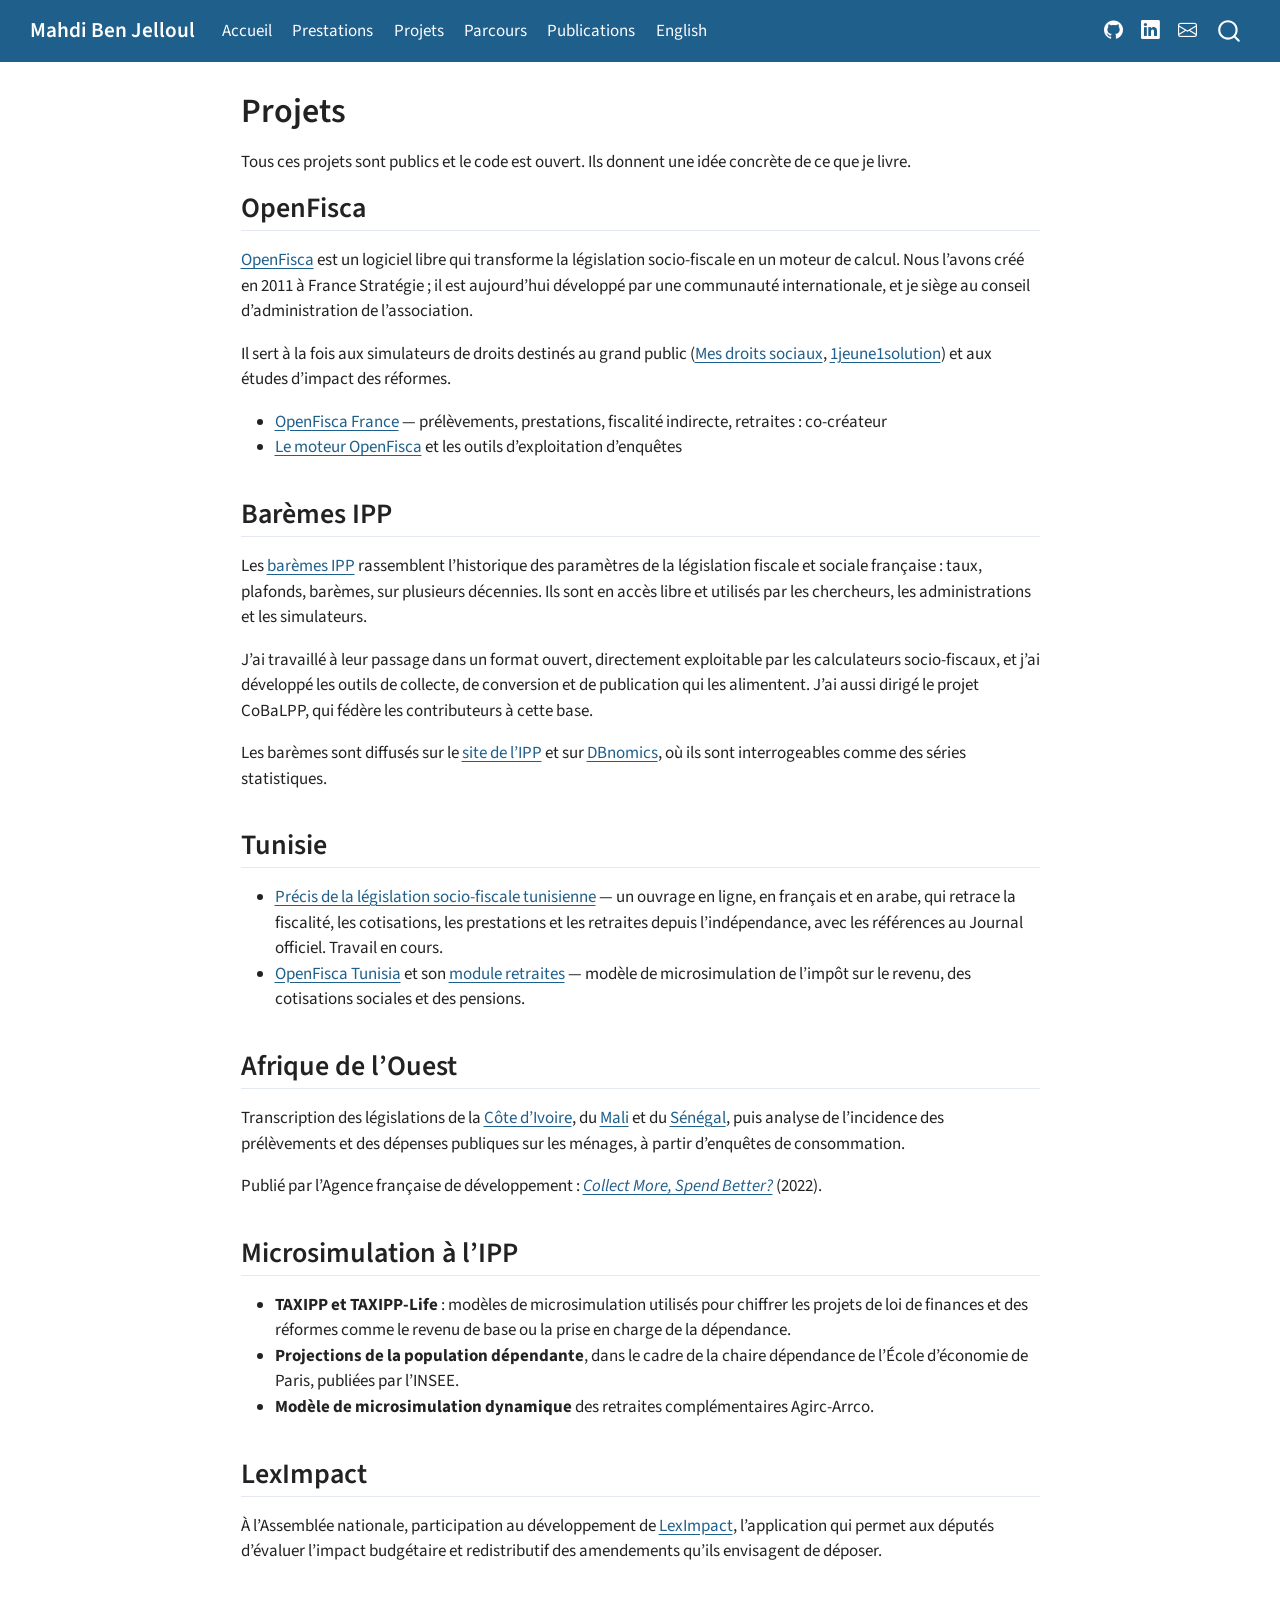
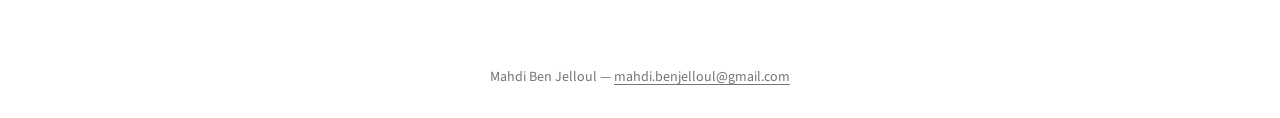
==== projets.html @ 00a5f4ed "Publication du site (18/09/2026)" ====
<!DOCTYPE html>
<html xmlns="http://www.w3.org/1999/xhtml" lang="fr" xml:lang="fr"><head>

<meta charset="utf-8">
<meta name="generator" content="quarto-1.6.39">

<meta name="viewport" content="width=device-width, initial-scale=1.0, user-scalable=yes">


<title>Projets – Mahdi Ben Jelloul</title>
<style>
code{white-space: pre-wrap;}
span.smallcaps{font-variant: small-caps;}
div.columns{display: flex; gap: min(4vw, 1.5em);}
div.column{flex: auto; overflow-x: auto;}
div.hanging-indent{margin-left: 1.5em; text-indent: -1.5em;}
ul.task-list{list-style: none;}
ul.task-list li input[type="checkbox"] {
  width: 0.8em;
  margin: 0 0.8em 0.2em -1em; /* quarto-specific, see https://github.com/quarto-dev/quarto-cli/issues/4556 */ 
  vertical-align: middle;
}
</style>


<script src="site_libs/quarto-nav/quarto-nav.js"></script>
<script src="site_libs/quarto-nav/headroom.min.js"></script>
<script src="site_libs/clipboard/clipboard.min.js"></script>
<script src="site_libs/quarto-search/autocomplete.umd.js"></script>
<script src="site_libs/quarto-search/fuse.min.js"></script>
<script src="site_libs/quarto-search/quarto-search.js"></script>
<meta name="quarto:offset" content="./">
<script src="site_libs/quarto-html/quarto.js"></script>
<script src="site_libs/quarto-html/popper.min.js"></script>
<script src="site_libs/quarto-html/tippy.umd.min.js"></script>
<link href="site_libs/quarto-html/tippy.css" rel="stylesheet">
<link href="site_libs/quarto-html/quarto-syntax-highlighting-e26003cea8cd680ca0c55a263523d882.css" rel="stylesheet" id="quarto-text-highlighting-styles">
<script src="site_libs/bootstrap/bootstrap.min.js"></script>
<link href="site_libs/bootstrap/bootstrap-icons.css" rel="stylesheet">
<link href="site_libs/bootstrap/bootstrap-e8584cec843e64eec3b381076eb78e67.min.css" rel="stylesheet" append-hash="true" id="quarto-bootstrap" data-mode="light">
<script id="quarto-search-options" type="application/json">{
  "location": "navbar",
  "copy-button": false,
  "collapse-after": 3,
  "panel-placement": "end",
  "type": "overlay",
  "limit": 50,
  "keyboard-shortcut": [
    "f",
    "/",
    "s"
  ],
  "show-item-context": false,
  "language": {
    "search-no-results-text": "Pas de résultats",
    "search-matching-documents-text": "documents trouvés",
    "search-copy-link-title": "Copier le lien vers la recherche",
    "search-hide-matches-text": "Cacher les correspondances additionnelles",
    "search-more-match-text": "correspondance de plus dans ce document",
    "search-more-matches-text": "correspondances de plus dans ce document",
    "search-clear-button-title": "Effacer",
    "search-text-placeholder": "",
    "search-detached-cancel-button-title": "Annuler",
    "search-submit-button-title": "Envoyer",
    "search-label": "Recherche"
  }
}</script>


</head>

<body class="nav-fixed fullcontent">

<div id="quarto-search-results"></div>
  <header id="quarto-header" class="headroom fixed-top">
    <nav class="navbar navbar-expand-lg " data-bs-theme="dark">
      <div class="navbar-container container-fluid">
      <div class="navbar-brand-container mx-auto">
    <a class="navbar-brand" href="./index.html">
    <span class="navbar-title">Mahdi Ben Jelloul</span>
    </a>
  </div>
            <div id="quarto-search" class="" title="Recherche"></div>
          <button class="navbar-toggler" type="button" data-bs-toggle="collapse" data-bs-target="#navbarCollapse" aria-controls="navbarCollapse" role="menu" aria-expanded="false" aria-label="Basculer la navigation" onclick="if (window.quartoToggleHeadroom) { window.quartoToggleHeadroom(); }">
  <span class="navbar-toggler-icon"></span>
</button>
          <div class="collapse navbar-collapse" id="navbarCollapse">
            <ul class="navbar-nav navbar-nav-scroll me-auto">
  <li class="nav-item">
    <a class="nav-link" href="./index.html"> 
<span class="menu-text">Accueil</span></a>
  </li>  
  <li class="nav-item">
    <a class="nav-link" href="./prestations.html"> 
<span class="menu-text">Prestations</span></a>
  </li>  
  <li class="nav-item">
    <a class="nav-link active" href="./projets.html" aria-current="page"> 
<span class="menu-text">Projets</span></a>
  </li>  
  <li class="nav-item">
    <a class="nav-link" href="./parcours.html"> 
<span class="menu-text">Parcours</span></a>
  </li>  
  <li class="nav-item">
    <a class="nav-link" href="./publications.html"> 
<span class="menu-text">Publications</span></a>
  </li>  
  <li class="nav-item">
    <a class="nav-link" href="./en/index.html"> 
<span class="menu-text">English</span></a>
  </li>  
</ul>
            <ul class="navbar-nav navbar-nav-scroll ms-auto">
  <li class="nav-item compact">
    <a class="nav-link" href="https://github.com/benjello"> <i class="bi bi-github" role="img" aria-label="GitHub">
</i> 
<span class="menu-text"></span></a>
  </li>  
  <li class="nav-item compact">
    <a class="nav-link" href="https://www.linkedin.com/in/mahdi-ben-jelloul-406295103/"> <i class="bi bi-linkedin" role="img" aria-label="LinkedIn">
</i> 
<span class="menu-text"></span></a>
  </li>  
  <li class="nav-item compact">
    <a class="nav-link" href="mailto:mahdi.benjelloul@gmail.com"> <i class="bi bi-envelope" role="img" aria-label="Courriel">
</i> 
<span class="menu-text"></span></a>
  </li>  
</ul>
          </div> <!-- /navcollapse -->
            <div class="quarto-navbar-tools">
</div>
      </div> <!-- /container-fluid -->
    </nav>
</header>
<!-- content -->
<div id="quarto-content" class="quarto-container page-columns page-rows-contents page-layout-article page-navbar">
<!-- sidebar -->
<!-- margin-sidebar -->
    
<!-- main -->
<main class="content" id="quarto-document-content">

<header id="title-block-header" class="quarto-title-block default">
<div class="quarto-title">
<h1 class="title">Projets</h1>
</div>



<div class="quarto-title-meta">

    
  
    
  </div>
  


</header>


<p>Tous ces projets sont publics et le code est ouvert. Ils donnent une idée concrète de ce que je livre.</p>
<section id="openfisca" class="level2">
<h2 data-anchor-id="openfisca">OpenFisca</h2>
<p><a href="https://openfisca.org/fr/">OpenFisca</a> est un logiciel libre qui transforme la législation socio-fiscale en un moteur de calcul. Nous l’avons créé en 2011 à France Stratégie ; il est aujourd’hui développé par une communauté internationale, et je siège au conseil d’administration de l’association.</p>
<p>Il sert à la fois aux simulateurs de droits destinés au grand public (<a href="https://www.mesdroitssociaux.gouv.fr">Mes droits sociaux</a>, <a href="https://mes-aides.1jeune1solution.beta.gouv.fr">1jeune1solution</a>) et aux études d’impact des réformes.</p>
<ul>
<li><a href="https://github.com/openfisca/openfisca-france">OpenFisca France</a> — prélèvements, prestations, fiscalité indirecte, retraites : co-créateur</li>
<li><a href="https://github.com/openfisca/openfisca-core">Le moteur OpenFisca</a> et les outils d’exploitation d’enquêtes</li>
</ul>
</section>
<section id="barèmes-ipp" class="level2">
<h2 data-anchor-id="barèmes-ipp">Barèmes IPP</h2>
<p>Les <a href="https://www.ipp.eu/baremes-ipp/">barèmes IPP</a> rassemblent l’historique des paramètres de la législation fiscale et sociale française : taux, plafonds, barèmes, sur plusieurs décennies. Ils sont en accès libre et utilisés par les chercheurs, les administrations et les simulateurs.</p>
<p>J’ai travaillé à leur passage dans un format ouvert, directement exploitable par les calculateurs socio-fiscaux, et j’ai développé les outils de collecte, de conversion et de publication qui les alimentent. J’ai aussi dirigé le projet CoBaLPP, qui fédère les contributeurs à cette base.</p>
<p>Les barèmes sont diffusés sur le <a href="https://www.ipp.eu/baremes-ipp/">site de l’IPP</a> et sur <a href="https://db.nomics.world/IPP">DBnomics</a>, où ils sont interrogeables comme des séries statistiques.</p>
</section>
<section id="tunisie" class="level2">
<h2 data-anchor-id="tunisie">Tunisie</h2>
<ul>
<li><a href="https://benjello.github.io/precis-socio-fiscal-tunisie/">Précis de la législation socio-fiscale tunisienne</a> — un ouvrage en ligne, en français et en arabe, qui retrace la fiscalité, les cotisations, les prestations et les retraites depuis l’indépendance, avec les références au Journal officiel. Travail en cours.</li>
<li><a href="https://github.com/openfisca/openfisca-tunisia">OpenFisca Tunisia</a> et son <a href="https://github.com/openfisca/openfisca-tunisia-pension">module retraites</a> — modèle de microsimulation de l’impôt sur le revenu, des cotisations sociales et des pensions.</li>
</ul>
</section>
<section id="afrique-de-louest" class="level2">
<h2 data-anchor-id="afrique-de-louest">Afrique de l’Ouest</h2>
<p>Transcription des législations de la <a href="https://github.com/openfisca/openfisca-cote-d-ivoire">Côte d’Ivoire</a>, du <a href="https://github.com/openfisca/openfisca-mali">Mali</a> et du <a href="https://github.com/openfisca/openfisca-senegal">Sénégal</a>, puis analyse de l’incidence des prélèvements et des dépenses publiques sur les ménages, à partir d’enquêtes de consommation.</p>
<p>Publié par l’Agence française de développement : <a href="https://www.afd.fr/en/ressources/collect-more-spend-better-assessing-incidence-fiscal-systems-and-public-spending-three-francophone-west-african-countries"><em>Collect More, Spend Better?</em></a> (2022).</p>
</section>
<section id="microsimulation-à-lipp" class="level2">
<h2 data-anchor-id="microsimulation-à-lipp">Microsimulation à l’IPP</h2>
<ul>
<li><strong>TAXIPP et TAXIPP-Life</strong> : modèles de microsimulation utilisés pour chiffrer les projets de loi de finances et des réformes comme le revenu de base ou la prise en charge de la dépendance.</li>
<li><strong>Projections de la population dépendante</strong>, dans le cadre de la chaire dépendance de l’École d’économie de Paris, publiées par l’INSEE.</li>
<li><strong>Modèle de microsimulation dynamique</strong> des retraites complémentaires Agirc-Arrco.</li>
</ul>
</section>
<section id="leximpact" class="level2">
<h2 data-anchor-id="leximpact">LexImpact</h2>
<p>À l’Assemblée nationale, participation au développement de <a href="https://leximpact.an.fr/">LexImpact</a>, l’application qui permet aux députés d’évaluer l’impact budgétaire et redistributif des amendements qu’ils envisagent de déposer.</p>


</section>

</main> <!-- /main -->
<script id="quarto-html-after-body" type="application/javascript">
window.document.addEventListener("DOMContentLoaded", function (event) {
  const toggleBodyColorMode = (bsSheetEl) => {
    const mode = bsSheetEl.getAttribute("data-mode");
    const bodyEl = window.document.querySelector("body");
    if (mode === "dark") {
      bodyEl.classList.add("quarto-dark");
      bodyEl.classList.remove("quarto-light");
    } else {
      bodyEl.classList.add("quarto-light");
      bodyEl.classList.remove("quarto-dark");
    }
  }
  const toggleBodyColorPrimary = () => {
    const bsSheetEl = window.document.querySelector("link#quarto-bootstrap");
    if (bsSheetEl) {
      toggleBodyColorMode(bsSheetEl);
    }
  }
  toggleBodyColorPrimary();  
  const isCodeAnnotation = (el) => {
    for (const clz of el.classList) {
      if (clz.startsWith('code-annotation-')) {                     
        return true;
      }
    }
    return false;
  }
  const onCopySuccess = function(e) {
    // button target
    const button = e.trigger;
    // don't keep focus
    button.blur();
    // flash "checked"
    button.classList.add('code-copy-button-checked');
    var currentTitle = button.getAttribute("title");
    button.setAttribute("title", "Copié");
    let tooltip;
    if (window.bootstrap) {
      button.setAttribute("data-bs-toggle", "tooltip");
      button.setAttribute("data-bs-placement", "left");
      button.setAttribute("data-bs-title", "Copié");
      tooltip = new bootstrap.Tooltip(button, 
        { trigger: "manual", 
          customClass: "code-copy-button-tooltip",
          offset: [0, -8]});
      tooltip.show();    
    }
    setTimeout(function() {
      if (tooltip) {
        tooltip.hide();
        button.removeAttribute("data-bs-title");
        button.removeAttribute("data-bs-toggle");
        button.removeAttribute("data-bs-placement");
      }
      button.setAttribute("title", currentTitle);
      button.classList.remove('code-copy-button-checked');
    }, 1000);
    // clear code selection
    e.clearSelection();
  }
  const getTextToCopy = function(trigger) {
      const codeEl = trigger.previousElementSibling.cloneNode(true);
      for (const childEl of codeEl.children) {
        if (isCodeAnnotation(childEl)) {
          childEl.remove();
        }
      }
      return codeEl.innerText;
  }
  const clipboard = new window.ClipboardJS('.code-copy-button:not([data-in-quarto-modal])', {
    text: getTextToCopy
  });
  clipboard.on('success', onCopySuccess);
  if (window.document.getElementById('quarto-embedded-source-code-modal')) {
    const clipboardModal = new window.ClipboardJS('.code-copy-button[data-in-quarto-modal]', {
      text: getTextToCopy,
      container: window.document.getElementById('quarto-embedded-source-code-modal')
    });
    clipboardModal.on('success', onCopySuccess);
  }
    var localhostRegex = new RegExp(/^(?:http|https):\/\/localhost\:?[0-9]*\//);
    var mailtoRegex = new RegExp(/^mailto:/);
      var filterRegex = new RegExp("https:\/\/benjello\.github\.io");
    var isInternal = (href) => {
        return filterRegex.test(href) || localhostRegex.test(href) || mailtoRegex.test(href);
    }
    // Inspect non-navigation links and adorn them if external
 	var links = window.document.querySelectorAll('a[href]:not(.nav-link):not(.navbar-brand):not(.toc-action):not(.sidebar-link):not(.sidebar-item-toggle):not(.pagination-link):not(.no-external):not([aria-hidden]):not(.dropdown-item):not(.quarto-navigation-tool):not(.about-link)');
    for (var i=0; i<links.length; i++) {
      const link = links[i];
      if (!isInternal(link.href)) {
        // undo the damage that might have been done by quarto-nav.js in the case of
        // links that we want to consider external
        if (link.dataset.originalHref !== undefined) {
          link.href = link.dataset.originalHref;
        }
          // target, if specified
          link.setAttribute("target", "_blank");
          if (link.getAttribute("rel") === null) {
            link.setAttribute("rel", "noopener");
          }
      }
    }
  function tippyHover(el, contentFn, onTriggerFn, onUntriggerFn) {
    const config = {
      allowHTML: true,
      maxWidth: 500,
      delay: 100,
      arrow: false,
      appendTo: function(el) {
          return el.parentElement;
      },
      interactive: true,
      interactiveBorder: 10,
      theme: 'quarto',
      placement: 'bottom-start',
    };
    if (contentFn) {
      config.content = contentFn;
    }
    if (onTriggerFn) {
      config.onTrigger = onTriggerFn;
    }
    if (onUntriggerFn) {
      config.onUntrigger = onUntriggerFn;
    }
    window.tippy(el, config); 
  }
  const noterefs = window.document.querySelectorAll('a[role="doc-noteref"]');
  for (var i=0; i<noterefs.length; i++) {
    const ref = noterefs[i];
    tippyHover(ref, function() {
      // use id or data attribute instead here
      let href = ref.getAttribute('data-footnote-href') || ref.getAttribute('href');
      try { href = new URL(href).hash; } catch {}
      const id = href.replace(/^#\/?/, "");
      const note = window.document.getElementById(id);
      if (note) {
        return note.innerHTML;
      } else {
        return "";
      }
    });
  }
  const xrefs = window.document.querySelectorAll('a.quarto-xref');
  const processXRef = (id, note) => {
    // Strip column container classes
    const stripColumnClz = (el) => {
      el.classList.remove("page-full", "page-columns");
      if (el.children) {
        for (const child of el.children) {
          stripColumnClz(child);
        }
      }
    }
    stripColumnClz(note)
    if (id === null || id.startsWith('sec-')) {
      // Special case sections, only their first couple elements
      const container = document.createElement("div");
      if (note.children && note.children.length > 2) {
        container.appendChild(note.children[0].cloneNode(true));
        for (let i = 1; i < note.children.length; i++) {
          const child = note.children[i];
          if (child.tagName === "P" && child.innerText === "") {
            continue;
          } else {
            container.appendChild(child.cloneNode(true));
            break;
          }
        }
        if (window.Quarto?.typesetMath) {
          window.Quarto.typesetMath(container);
        }
        return container.innerHTML
      } else {
        if (window.Quarto?.typesetMath) {
          window.Quarto.typesetMath(note);
        }
        return note.innerHTML;
      }
    } else {
      // Remove any anchor links if they are present
      const anchorLink = note.querySelector('a.anchorjs-link');
      if (anchorLink) {
        anchorLink.remove();
      }
      if (window.Quarto?.typesetMath) {
        window.Quarto.typesetMath(note);
      }
      if (note.classList.contains("callout")) {
        return note.outerHTML;
      } else {
        return note.innerHTML;
      }
    }
  }
  for (var i=0; i<xrefs.length; i++) {
    const xref = xrefs[i];
    tippyHover(xref, undefined, function(instance) {
      instance.disable();
      let url = xref.getAttribute('href');
      let hash = undefined; 
      if (url.startsWith('#')) {
        hash = url;
      } else {
        try { hash = new URL(url).hash; } catch {}
      }
      if (hash) {
        const id = hash.replace(/^#\/?/, "");
        const note = window.document.getElementById(id);
        if (note !== null) {
          try {
            const html = processXRef(id, note.cloneNode(true));
            instance.setContent(html);
          } finally {
            instance.enable();
            instance.show();
          }
        } else {
          // See if we can fetch this
          fetch(url.split('#')[0])
          .then(res => res.text())
          .then(html => {
            const parser = new DOMParser();
            const htmlDoc = parser.parseFromString(html, "text/html");
            const note = htmlDoc.getElementById(id);
            if (note !== null) {
              const html = processXRef(id, note);
              instance.setContent(html);
            } 
          }).finally(() => {
            instance.enable();
            instance.show();
          });
        }
      } else {
        // See if we can fetch a full url (with no hash to target)
        // This is a special case and we should probably do some content thinning / targeting
        fetch(url)
        .then(res => res.text())
        .then(html => {
          const parser = new DOMParser();
          const htmlDoc = parser.parseFromString(html, "text/html");
          const note = htmlDoc.querySelector('main.content');
          if (note !== null) {
            // This should only happen for chapter cross references
            // (since there is no id in the URL)
            // remove the first header
            if (note.children.length > 0 && note.children[0].tagName === "HEADER") {
              note.children[0].remove();
            }
            const html = processXRef(null, note);
            instance.setContent(html);
          } 
        }).finally(() => {
          instance.enable();
          instance.show();
        });
      }
    }, function(instance) {
    });
  }
      let selectedAnnoteEl;
      const selectorForAnnotation = ( cell, annotation) => {
        let cellAttr = 'data-code-cell="' + cell + '"';
        let lineAttr = 'data-code-annotation="' +  annotation + '"';
        const selector = 'span[' + cellAttr + '][' + lineAttr + ']';
        return selector;
      }
      const selectCodeLines = (annoteEl) => {
        const doc = window.document;
        const targetCell = annoteEl.getAttribute("data-target-cell");
        const targetAnnotation = annoteEl.getAttribute("data-target-annotation");
        const annoteSpan = window.document.querySelector(selectorForAnnotation(targetCell, targetAnnotation));
        const lines = annoteSpan.getAttribute("data-code-lines").split(",");
        const lineIds = lines.map((line) => {
          return targetCell + "-" + line;
        })
        let top = null;
        let height = null;
        let parent = null;
        if (lineIds.length > 0) {
            //compute the position of the single el (top and bottom and make a div)
            const el = window.document.getElementById(lineIds[0]);
            top = el.offsetTop;
            height = el.offsetHeight;
            parent = el.parentElement.parentElement;
          if (lineIds.length > 1) {
            const lastEl = window.document.getElementById(lineIds[lineIds.length - 1]);
            const bottom = lastEl.offsetTop + lastEl.offsetHeight;
            height = bottom - top;
          }
          if (top !== null && height !== null && parent !== null) {
            // cook up a div (if necessary) and position it 
            let div = window.document.getElementById("code-annotation-line-highlight");
            if (div === null) {
              div = window.document.createElement("div");
              div.setAttribute("id", "code-annotation-line-highlight");
              div.style.position = 'absolute';
              parent.appendChild(div);
            }
            div.style.top = top - 2 + "px";
            div.style.height = height + 4 + "px";
            div.style.left = 0;
            let gutterDiv = window.document.getElementById("code-annotation-line-highlight-gutter");
            if (gutterDiv === null) {
              gutterDiv = window.document.createElement("div");
              gutterDiv.setAttribute("id", "code-annotation-line-highlight-gutter");
              gutterDiv.style.position = 'absolute';
              const codeCell = window.document.getElementById(targetCell);
              const gutter = codeCell.querySelector('.code-annotation-gutter');
              gutter.appendChild(gutterDiv);
            }
            gutterDiv.style.top = top - 2 + "px";
            gutterDiv.style.height = height + 4 + "px";
          }
          selectedAnnoteEl = annoteEl;
        }
      };
      const unselectCodeLines = () => {
        const elementsIds = ["code-annotation-line-highlight", "code-annotation-line-highlight-gutter"];
        elementsIds.forEach((elId) => {
          const div = window.document.getElementById(elId);
          if (div) {
            div.remove();
          }
        });
        selectedAnnoteEl = undefined;
      };
        // Handle positioning of the toggle
    window.addEventListener(
      "resize",
      throttle(() => {
        elRect = undefined;
        if (selectedAnnoteEl) {
          selectCodeLines(selectedAnnoteEl);
        }
      }, 10)
    );
    function throttle(fn, ms) {
    let throttle = false;
    let timer;
      return (...args) => {
        if(!throttle) { // first call gets through
            fn.apply(this, args);
            throttle = true;
        } else { // all the others get throttled
            if(timer) clearTimeout(timer); // cancel #2
            timer = setTimeout(() => {
              fn.apply(this, args);
              timer = throttle = false;
            }, ms);
        }
      };
    }
      // Attach click handler to the DT
      const annoteDls = window.document.querySelectorAll('dt[data-target-cell]');
      for (const annoteDlNode of annoteDls) {
        annoteDlNode.addEventListener('click', (event) => {
          const clickedEl = event.target;
          if (clickedEl !== selectedAnnoteEl) {
            unselectCodeLines();
            const activeEl = window.document.querySelector('dt[data-target-cell].code-annotation-active');
            if (activeEl) {
              activeEl.classList.remove('code-annotation-active');
            }
            selectCodeLines(clickedEl);
            clickedEl.classList.add('code-annotation-active');
          } else {
            // Unselect the line
            unselectCodeLines();
            clickedEl.classList.remove('code-annotation-active');
          }
        });
      }
  const findCites = (el) => {
    const parentEl = el.parentElement;
    if (parentEl) {
      const cites = parentEl.dataset.cites;
      if (cites) {
        return {
          el,
          cites: cites.split(' ')
        };
      } else {
        return findCites(el.parentElement)
      }
    } else {
      return undefined;
    }
  };
  var bibliorefs = window.document.querySelectorAll('a[role="doc-biblioref"]');
  for (var i=0; i<bibliorefs.length; i++) {
    const ref = bibliorefs[i];
    const citeInfo = findCites(ref);
    if (citeInfo) {
      tippyHover(citeInfo.el, function() {
        var popup = window.document.createElement('div');
        citeInfo.cites.forEach(function(cite) {
          var citeDiv = window.document.createElement('div');
          citeDiv.classList.add('hanging-indent');
          citeDiv.classList.add('csl-entry');
          var biblioDiv = window.document.getElementById('ref-' + cite);
          if (biblioDiv) {
            citeDiv.innerHTML = biblioDiv.innerHTML;
          }
          popup.appendChild(citeDiv);
        });
        return popup.innerHTML;
      });
    }
  }
});
</script>
</div> <!-- /content -->
<footer class="footer">
  <div class="nav-footer">
    <div class="nav-footer-left">
      &nbsp;
    </div>   
    <div class="nav-footer-center">
<p>Mahdi Ben Jelloul — <a href="mailto:mahdi.benjelloul@gmail.com">mahdi.benjelloul@gmail.com</a></p>
</div>
    <div class="nav-footer-right">
      &nbsp;
    </div>
  </div>
</footer>




</body></html>
---- site_libs/quarto-html/tippy.css ----
.tippy-box[data-animation=fade][data-state=hidden]{opacity:0}[data-tippy-root]{max-width:calc(100vw - 10px)}.tippy-box{position:relative;background-color:#333;color:#fff;border-radius:4px;font-size:14px;line-height:1.4;white-space:normal;outline:0;transition-property:transform,visibility,opacity}.tippy-box[data-placement^=top]>.tippy-arrow{bottom:0}.tippy-box[data-placement^=top]>.tippy-arrow:before{bottom:-7px;left:0;border-width:8px 8px 0;border-top-color:initial;transform-origin:center top}.tippy-box[data-placement^=bottom]>.tippy-arrow{top:0}.tippy-box[data-placement^=bottom]>.tippy-arrow:before{top:-7px;left:0;border-width:0 8px 8px;border-bottom-color:initial;transform-origin:center bottom}.tippy-box[data-placement^=left]>.tippy-arrow{right:0}.tippy-box[data-placement^=left]>.tippy-arrow:before{border-width:8px 0 8px 8px;border-left-color:initial;right:-7px;transform-origin:center left}.tippy-box[data-placement^=right]>.tippy-arrow{left:0}.tippy-box[data-placement^=right]>.tippy-arrow:before{left:-7px;border-width:8px 8px 8px 0;border-right-color:initial;transform-origin:center right}.tippy-box[data-inertia][data-state=visible]{transition-timing-function:cubic-bezier(.54,1.5,.38,1.11)}.tippy-arrow{width:16px;height:16px;color:#333}.tippy-arrow:before{content:"";position:absolute;border-color:transparent;border-style:solid}.tippy-content{position:relative;padding:5px 9px;z-index:1}
---- site_libs/quarto-html/quarto-syntax-highlighting-e26003cea8cd680ca0c55a263523d882.css ----
/* quarto syntax highlight colors */
:root {
  --quarto-hl-ot-color: #003B4F;
  --quarto-hl-at-color: #657422;
  --quarto-hl-ss-color: #20794D;
  --quarto-hl-an-color: #5E5E5E;
  --quarto-hl-fu-color: #4758AB;
  --quarto-hl-st-color: #20794D;
  --quarto-hl-cf-color: #003B4F;
  --quarto-hl-op-color: #5E5E5E;
  --quarto-hl-er-color: #AD0000;
  --quarto-hl-bn-color: #AD0000;
  --quarto-hl-al-color: #AD0000;
  --quarto-hl-va-color: #111111;
  --quarto-hl-bu-color: inherit;
  --quarto-hl-ex-color: inherit;
  --quarto-hl-pp-color: #AD0000;
  --quarto-hl-in-color: #5E5E5E;
  --quarto-hl-vs-color: #20794D;
  --quarto-hl-wa-color: #5E5E5E;
  --quarto-hl-do-color: #5E5E5E;
  --quarto-hl-im-color: #00769E;
  --quarto-hl-ch-color: #20794D;
  --quarto-hl-dt-color: #AD0000;
  --quarto-hl-fl-color: #AD0000;
  --quarto-hl-co-color: #5E5E5E;
  --quarto-hl-cv-color: #5E5E5E;
  --quarto-hl-cn-color: #8f5902;
  --quarto-hl-sc-color: #5E5E5E;
  --quarto-hl-dv-color: #AD0000;
  --quarto-hl-kw-color: #003B4F;
}

/* other quarto variables */
:root {
  --quarto-font-monospace: SFMono-Regular, Menlo, Monaco, Consolas, "Liberation Mono", "Courier New", monospace;
}

pre > code.sourceCode > span {
  color: #003B4F;
}

code span {
  color: #003B4F;
}

code.sourceCode > span {
  color: #003B4F;
}

div.sourceCode,
div.sourceCode pre.sourceCode {
  color: #003B4F;
}

code span.ot {
  color: #003B4F;
  font-style: inherit;
}

code span.at {
  color: #657422;
  font-style: inherit;
}

code span.ss {
  color: #20794D;
  font-style: inherit;
}

code span.an {
  color: #5E5E5E;
  font-style: inherit;
}

code span.fu {
  color: #4758AB;
  font-style: inherit;
}

code span.st {
  color: #20794D;
  font-style: inherit;
}

code span.cf {
  color: #003B4F;
  font-weight: bold;
  font-style: inherit;
}

code span.op {
  color: #5E5E5E;
  font-style: inherit;
}

code span.er {
  color: #AD0000;
  font-style: inherit;
}

code span.bn {
  color: #AD0000;
  font-style: inherit;
}

code span.al {
  color: #AD0000;
  font-style: inherit;
}

code span.va {
  color: #111111;
  font-style: inherit;
}

code span.bu {
  font-style: inherit;
}

code span.ex {
  font-style: inherit;
}

code span.pp {
  color: #AD0000;
  font-style: inherit;
}

code span.in {
  color: #5E5E5E;
  font-style: inherit;
}

code span.vs {
  color: #20794D;
  font-style: inherit;
}

code span.wa {
  color: #5E5E5E;
  font-style: italic;
}

code span.do {
  color: #5E5E5E;
  font-style: italic;
}

code span.im {
  color: #00769E;
  font-style: inherit;
}

code span.ch {
  color: #20794D;
  font-style: inherit;
}

code span.dt {
  color: #AD0000;
  font-style: inherit;
}

code span.fl {
  color: #AD0000;
  font-style: inherit;
}

code span.co {
  color: #5E5E5E;
  font-style: inherit;
}

code span.cv {
  color: #5E5E5E;
  font-style: italic;
}

code span.cn {
  color: #8f5902;
  font-style: inherit;
}

code span.sc {
  color: #5E5E5E;
  font-style: inherit;
}

code span.dv {
  color: #AD0000;
  font-style: inherit;
}

code span.kw {
  color: #003B4F;
  font-weight: bold;
  font-style: inherit;
}

.prevent-inlining {
  content: "</";
}

/*# sourceMappingURL=e90e9ab646ea9b1aaa61e089606e0f97.css.map */
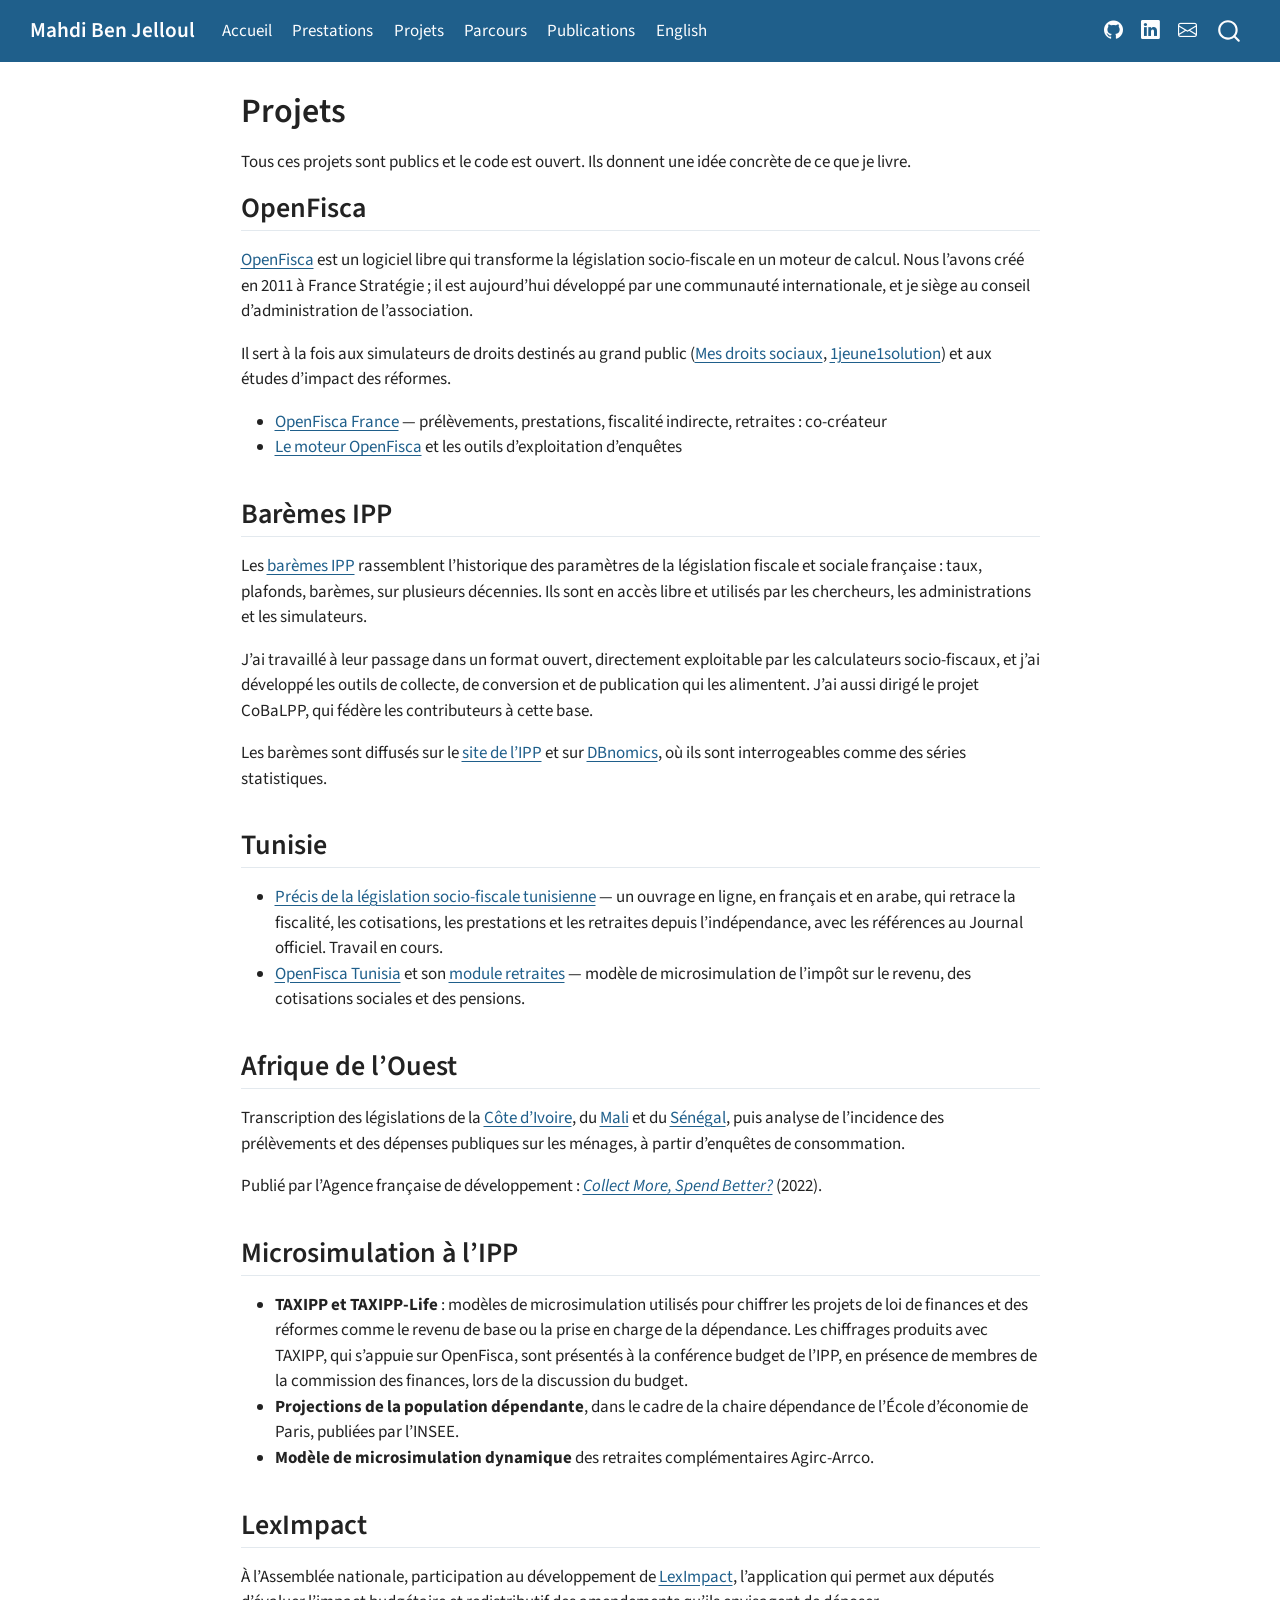
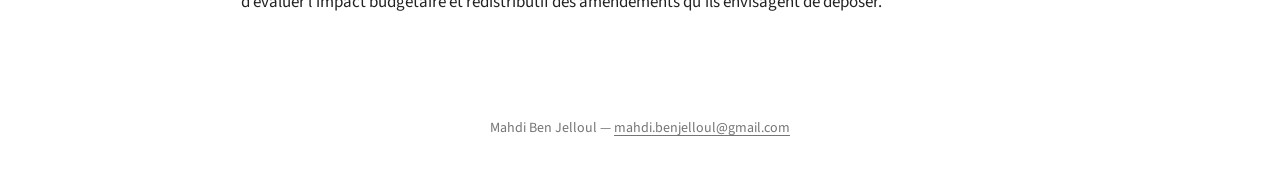
==== commit f7f5537e: "Publication du site (19/09/2026)" ====
--- a/projets.html
+++ b/projets.html
@@ -192,7 +192,7 @@
 <section id="microsimulation-à-lipp" class="level2">
 <h2 data-anchor-id="microsimulation-à-lipp">Microsimulation à l’IPP</h2>
 <ul>
-<li><strong>TAXIPP et TAXIPP-Life</strong> : modèles de microsimulation utilisés pour chiffrer les projets de loi de finances et des réformes comme le revenu de base ou la prise en charge de la dépendance.</li>
+<li><strong>TAXIPP et TAXIPP-Life</strong> : modèles de microsimulation utilisés pour chiffrer les projets de loi de finances et des réformes comme le revenu de base ou la prise en charge de la dépendance. Les chiffrages produits avec TAXIPP, qui s’appuie sur OpenFisca, sont présentés à la conférence budget de l’IPP, en présence de membres de la commission des finances, lors de la discussion du budget.</li>
 <li><strong>Projections de la population dépendante</strong>, dans le cadre de la chaire dépendance de l’École d’économie de Paris, publiées par l’INSEE.</li>
 <li><strong>Modèle de microsimulation dynamique</strong> des retraites complémentaires Agirc-Arrco.</li>
 </ul>
